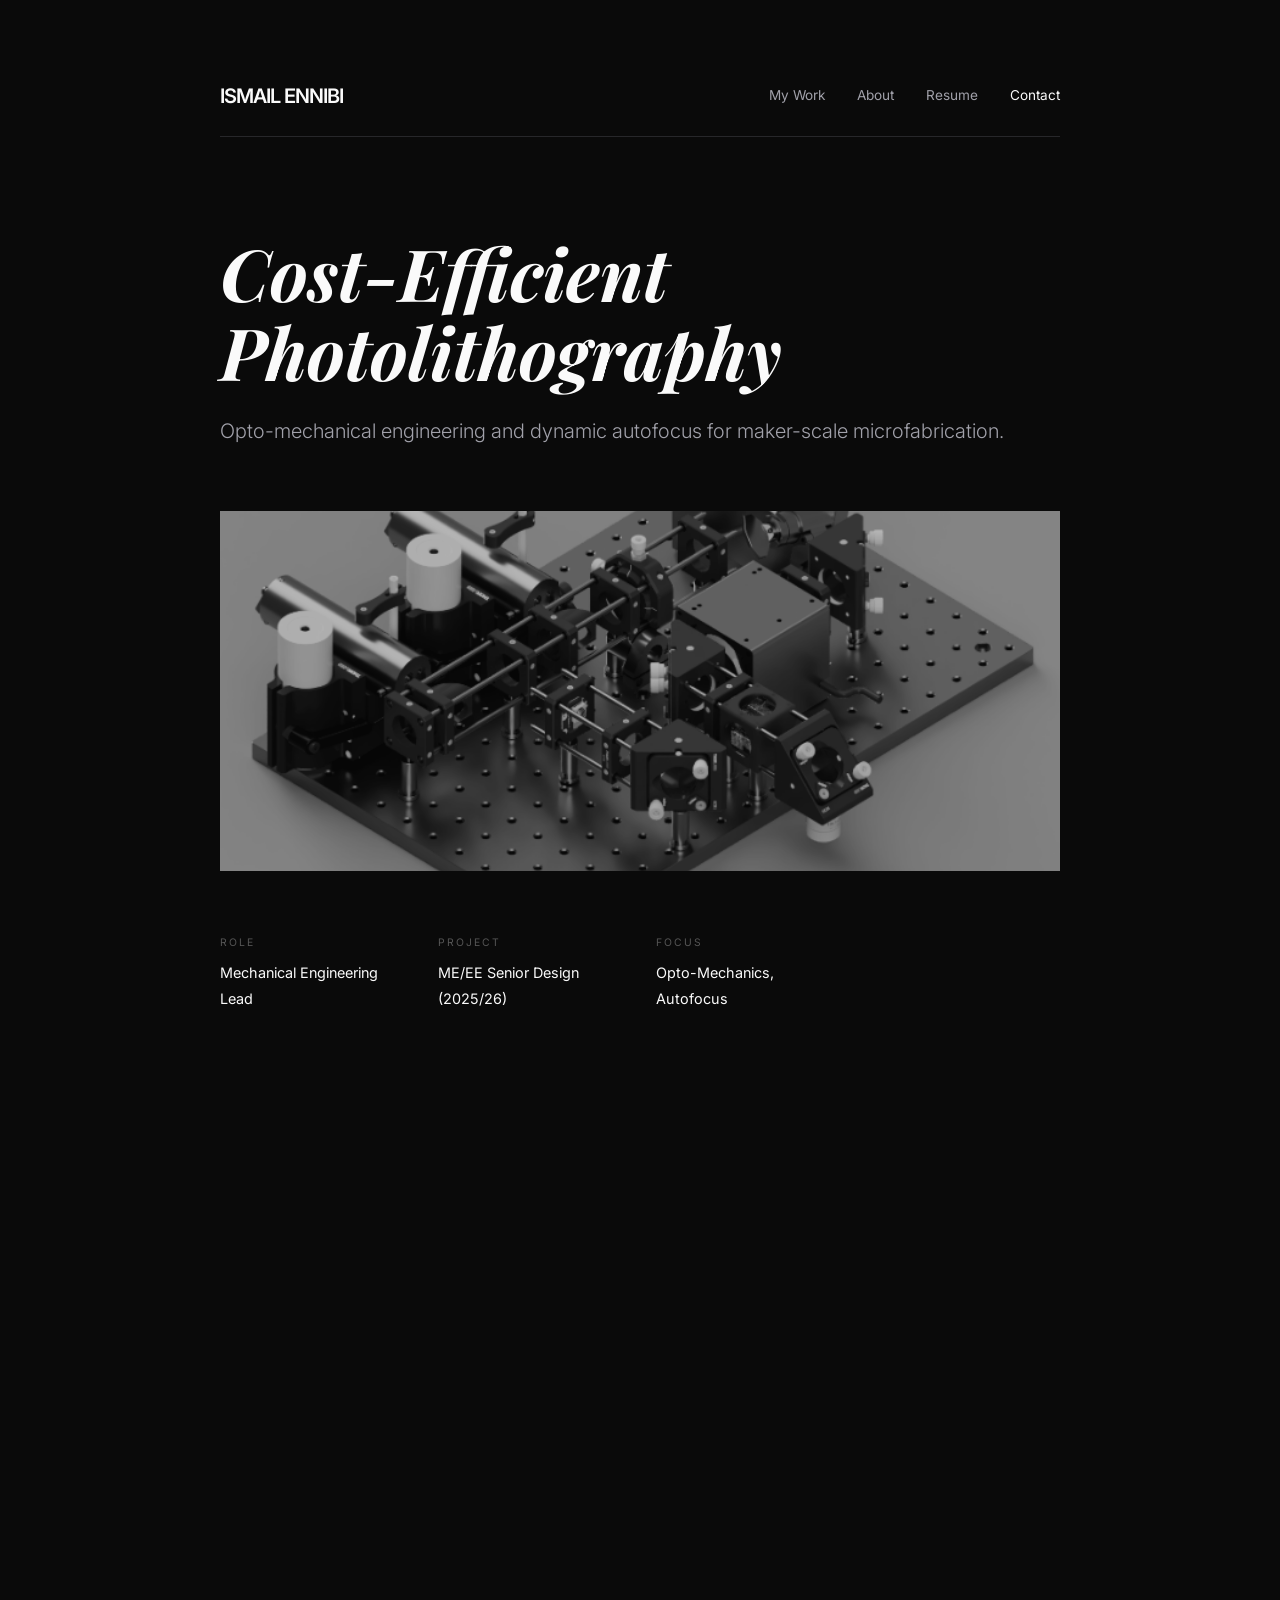
==== projects/lithography.html @ 3dddcea9 "Initial commit" ====
<!DOCTYPE html>
<html lang="en">
<head>
    <meta charset="UTF-8">
    <meta name="viewport" content="width=device-width, initial-scale=1.0">
    <title>Cost-Efficient Photolithography | Ismail Ennibi</title>
    <link rel="stylesheet" href="../style.css">
</head>
<body class="fade-in" id="top">
    <div class="page-wrapper container">
        
        <nav class="main-nav">
            <div class="brand"><a href="../index.html">ISMAIL ENNIBI</a></div>
            <div class="nav-links">
                <a href="../index.html">My Work</a>
                <a href="../about.html">About</a>
                <a href="../resume.html">Resume</a>
                <a href="../contact.html" class="active">Contact</a>
            </div>
        </nav>

        <header class="project-hero">
            <h1 class="hero-title">Cost-Efficient Photolithography</h1>
            <p class="hero-subtitle">Opto-mechanical engineering and dynamic autofocus for maker-scale microfabrication.</p>
        </header>

        <div class="hero-image-box">
            <img src="../media/litho_p1.png" alt="Lithography System Assembly">
        </div>

        <div class="meta-grid">
            <div><span class="meta-label">Role</span><span class="meta-value">Mechanical Engineering Lead</span></div>
            <div><span class="meta-label">Project</span><span class="meta-value">ME/EE Senior Design (2025/26)</span></div>
            <div><span class="meta-label">Focus</span><span class="meta-value">Opto-Mechanics, Autofocus</span></div>
        </div>

        <section class="content-section">
            <div class="section-title">01. Open-Source Nanofabrication</div>
            <div class="section-text">
                <p>For my Senior Design capstone, my team and I are developing a cost-efficient photolithography system. The primary objective is to build a university- and maker-scale lithography machine that pushes the performance boundaries of current DIY builds while remaining open-source and reproducible.</p>
                <p>As the mechanical lead, my work focuses primarily on designing the rigid mechanical components, integrating the complex optical assembly, and engineering the dynamic autofocus mechanism required to achieve sub-micron resolution.</p>
            </div>
        </section>

        <div class="hardware-box">
            <div>
                    <img src="../media/litho_p2.png" alt="Custom Laser Mounts CAD" class="contain-img" style="width: 100%; height: 100%; object-fit: cover; aspect-ratio: 4/3;">
            </div>
            <div>
                <h3 class="section-title" style="font-size: 1.5rem; margin-bottom: 1rem;">02. Custom Opto-Mechanics</h3>
                <p class="section-text" style="margin-bottom: 1.5rem;">
                    Maintaining absolute rigidity in the optical train is critical. To ensure the 402 nm UV patterning laser and the 540 nm red alignment laser remain perfectly co-linear, I designed and fabricated custom mechanical housings, laser mounts, and holders.
                </p>
                <p class="section-text" style="margin-bottom: 1.5rem;">
                    These custom fixtures secure the optics to the breadboard, minimizing vibrational noise and thermal drift. By structurally isolating the beam path leading into the mirror galvanometer, the system maintains the exact tolerances required to reliably scan the light across the vacuum chuck.
                </p>
                <span class="hardware-tag">CAD Design</span>
                <span class="hardware-tag">Vibration Isolation</span>
            </div>
        </div>

        <div class="hardware-box" style="flex-direction: row-reverse;">
            <div>
                    <img src="https://images.unsplash.com/photo-1509228468518-180dd4864904?auto=format&fit=crop&q=80&w=1000" alt="Optiland Ray Simulation" class="contain-img" style="width: 100%; height: 100%; object-fit: cover; aspect-ratio: 4/3;">
            </div>
            <div>
                <h3 class="section-title" style="font-size: 1.5rem; margin-bottom: 1rem;">03. The Optical Assembly</h3>
                <p class="section-text" style="margin-bottom: 1.5rem;">
                    Before physically assembling the optics, I conducted ray simulations using Optiland (with further refinement in Zemax) to predict aberrations and estimate optimal lens positioning.
                </p>
                <p class="section-text" style="margin-bottom: 1.5rem;">
                    The physical assembly incorporates a 4F optical system paired with a microscope objective. This configuration acts as a high-precision beam expander, effectively lowering the diffraction limit of the system to accurately project nanoscale features onto the photoresist.
                </p>
                <span class="hardware-tag">Optiland / Zemax</span>
                <span class="hardware-tag">4F Optical System</span>
            </div>
        </div>

        <div class="hardware-box" style="margin-top: 4rem;">
            <div>
                    <img src="https://images.unsplash.com/photo-1518770660439-4636190af475?auto=format&fit=crop&q=80&w=1000" alt="Voice Coil Motor Integration" class="contain-img" style="width: 100%; height: 100%; object-fit: cover; aspect-ratio: 4/3;">
            </div>
            <div>
                <h3 class="section-title" style="font-size: 1.5rem; margin-bottom: 1rem;">04. Dynamic Autofocus System</h3>
                <p class="section-text" style="margin-bottom: 1.5rem;">
                    To account for microscopic wafer unevenness during scanning, I engineered a dynamic autofocus mechanism. The system incorporates a camera feed analyzed by a Raspberry Pi using computer vision to continuously assess beam sharpness.
                </p>
                <p class="section-text" style="margin-bottom: 1.5rem;">
                    This software loop triggers a Voice Coil Motor (VCM) that physically translates the objective lens. By mechanically actuating the optics in real-time, the system locks in a sharp focus across the entire substrate, which we systematically quantify using a 1951 USAF resolution test chart.
                </p>
                <span class="hardware-tag">Feedback Control</span>
                <span class="hardware-tag">Computer Vision</span>
            </div>
        </div>
        <div class="back-to-top-container">
            <a href="#top" class="back-to-top">
                Back to Top &uarr;
            </a>
        </div>

    </div> </body>
    </div>
</body>
</html>
---- style.css ----
/* =========================================
   1. CORE & TYPOGRAPHY
   ========================================= */
@import url('https://fonts.googleapis.com/css2?family=Inter:wght@300;400;600&family=Playfair+Display:ital,wght@0,700;1,700&display=swap');

:root {
    --bg-dark: #0a0a0a;
    --bg-surface: #151515;
    --text-main: #fafafa;
    --text-muted: #a1a1aa;
    --text-dark: #555555;
    --border-color: #27272a;
    --sans: 'Inter', sans-serif;
    --serif: 'Playfair Display', serif;
}

* { box-sizing: border-box; margin: 0; padding: 0; }

body {
    background-color: var(--bg-dark);
    color: var(--text-main);
    font-family: var(--sans);
    line-height: 1.6;
    -webkit-font-smoothing: antialiased;
}

a { text-decoration: none; color: inherit; }

.fade-in {
    animation: fadeIn 1s ease-out forwards;
}

.center-fit {
    max-width: 100%;
    max-height: 100vh;
    margin: auto;
}

@keyframes fadeIn {
    from { opacity: 0; transform: translateY(10px); }
    to { opacity: 1; transform: translateY(0); }
}

/* =========================================
   2. LAYOUT & CONTAINERS
   ========================================= */
.page-wrapper {
    padding: 2rem 1.5rem;
}

.container {
    max-width: 1000px;
    margin: 0 auto;
}

/* Navigation */
.site-nav {
    border-bottom: 1px solid var(--border-color);
    padding-bottom: 1.5rem;
    margin-bottom: 4rem;
}

.back-link {
    font-size: 0.75rem;
    text-transform: uppercase;
    letter-spacing: 0.2em;
    color: var(--text-dark);
    transition: color 0.3s ease;
}

.back-link:hover { color: var(--text-main); }

/* =========================================
   3. PROJECT CASE STUDY (HERO & META)
   ========================================= */
.project-hero { margin-bottom: 4rem; }

.hero-title {
    font-family: var(--serif);
    font-style: italic;
    font-size: clamp(3rem, 6vw, 4.5rem);
    line-height: 1.1;
    margin-bottom: 1.5rem;
}

.hero-subtitle {
    font-size: 1.25rem;
    color: var(--text-muted);
    font-weight: 300;
    max-width: 800px;
}

.hero-image-box {
    width: 100%;
    aspect-ratio: 21 / 9;
    background-color: var(--bg-surface);
    margin-bottom: 4rem;
    overflow: hidden;
}

.hero-image-box img {
    width: 100%;
    height: 100%;
    object-fit: cover;
    filter: grayscale(100%);
    opacity: 0.7;
    transition: all 0.6s cubic-bezier(0.4, 0, 0.2, 1);
}

.hero-image-box img:hover {
    filter: grayscale(0%);
    opacity: 1;
    transform: scale(1.03);
}

/* Meta Info Grid */
.meta-grid {
    display: grid;
    grid-template-columns: repeat(2, 1fr);
    gap: 2rem;
    padding-bottom: 3rem;
    margin-bottom: 6rem;
    border-bottom: 1px solid var(--border-color);
}

.meta-label {
    font-size: 0.65rem;
    text-transform: uppercase;
    letter-spacing: 0.2em;
    color: var(--text-dark);
    margin-bottom: 0.5rem;
    display: block;
}

.meta-value { font-size: 0.9rem; }

/* =========================================
   4. CONTENT GRIDS (THE NARRATIVE)
   ========================================= */
.content-section {
    display: grid;
    grid-template-columns: 1fr;
    gap: 3rem;
    margin-bottom: 6rem;
}

.section-title {
    font-family: var(--serif);
    font-style: italic;
    font-size: 1.8rem;
    color: var(--text-main);
}

.section-text {
    color: var(--text-muted);
    font-weight: 300;
    font-size: 1.05rem;
}

.section-text p { margin-bottom: 1.5rem; }

/* =========================================
   5. SPECIAL COMPONENTS
   ========================================= */
/* Interstitial Image Grid */
.image-grid {
    display: grid;
    grid-template-columns: 1fr;
    gap: 1.5rem;
    margin-bottom: 6rem;
}

.image-card {
    background-color: var(--bg-surface);
    aspect-ratio: 1 / 1;
    padding: 2rem;
    display: flex;
    flex-direction: column;
    justify-content: flex-end;
    position: relative;
    overflow: hidden;
}

.image-caption {
    font-size: 0.75rem;
    text-transform: uppercase;
    letter-spacing: 0.15em;
    color: var(--text-muted);
    background-color: rgba(0,0,0,0.6);
    padding: 0.5rem 1rem;
    width: max-content;
    z-index: 10;
}

/* Hardware Highlight Box */
.hardware-box {
    background-color: var(--bg-surface);
    padding: 3rem;
    margin-bottom: 6rem;
    display: flex;
    flex-direction: column;
    gap: 3rem;
}

.hardware-tag {
    display: inline-block;
    border: 1px solid var(--border-color);
    padding: 0.5rem 1rem;
    font-size: 0.75rem;
    text-transform: uppercase;
    letter-spacing: 0.15em;
    margin-top: 1rem;
}

/* Metrics Section */
.metrics-wrapper {
    border-top: 1px solid var(--border-color);
    padding-top: 6rem;
}

.metric-grid {
    display: grid;
    grid-template-columns: 1fr;
    gap: 2rem;
}

.metric-item {
    border-left: 1px solid var(--border-color);
    padding-left: 1.5rem;
}

.metric-number {
    display: block;
    font-family: var(--serif);
    font-size: 2.5rem;
    margin-bottom: 0.5rem;
}

.metric-unit { font-size: 1.2rem; }

/* =========================================
   6. RESPONSIVE QUERIES (DESKTOP)
   ========================================= */
@media (min-width: 768px) {
    .page-wrapper { padding: 5rem; }
    .meta-grid { grid-template-columns: repeat(4, 1fr); }
    
    /* UPDATED: Strict 2-column asymmetric split for titles and text */
    .content-section { 
        grid-template-columns: 3fr 8fr; 
        gap: 5rem; 
    }
    .section-title { grid-column: 1; }
    .section-text { grid-column: 2; }
    
    .image-grid { grid-template-columns: repeat(2, 1fr); }
    .hardware-box { flex-direction: row; align-items: center; padding: 4rem; }
    .hardware-box > div { width: 50%; }
    .metric-grid { grid-template-columns: repeat(2, 1fr); }
    .metric-number { font-size: 3.5rem; }
}

/* =========================================
   7. INDEX PAGE SPECIFIC STYLES
   ========================================= */

/* Main Navigation */
.main-nav {
    display: flex;
    justify-content: space-between;
    align-items: center;
    border-bottom: 1px solid var(--border-color);
    padding-bottom: 1.5rem;
    margin-bottom: 6rem;
}

.brand {
    font-size: 1.25rem;
    font-weight: 600;
    letter-spacing: -0.05em;
}

.nav-links {
    display: none; /* Hidden on mobile by default */
    gap: 2rem;
    font-size: 0.85rem;
    color: var(--text-muted);
}

.nav-links a { transition: color 0.3s ease; }
.nav-links a:hover, .nav-links a.active { color: var(--text-main); }

/* Project Grid (Home Page) */
.project-grid {
    display: grid;
    grid-template-columns: 1fr;
    gap: 4rem;
    margin-bottom: 8rem;
}

.project-card {
    display: block;
    cursor: pointer;
}

.card-image-box {
    aspect-ratio: 16 / 10;
    overflow: hidden;
    background-color: var(--bg-surface);
    margin-bottom: 1.5rem;
}

.card-image-box img {
    width: 100%;
    height: 100%;
    object-fit: cover;
    filter: grayscale(100%);
    opacity: 0.7;
    transition: all 0.6s cubic-bezier(0.4, 0, 0.2, 1);
}

.project-card:hover .card-image-box img {
    transform: scale(1.03);
    filter: grayscale(0%);
    opacity: 1;
}

.card-header {
    display: flex;
    justify-content: space-between;
    align-items: flex-start; /* Changed from baseline so text aligns at the top if it wraps */
    gap: 2rem; /* Forces a strict, uncollapsible gap between title and desc */
    margin-bottom: 0.5rem;
}

.card-title {
    font-family: var(--serif);
    font-size: 1.5rem;
    color: var(--text-main);
    line-height: 1.2;
    flex: 1 1 60%; /* Gives the title up to 60% of the available width */
}

.card-desc {
    color: var(--text-muted);
    font-size: 0.95rem;
    font-weight: 300;
    text-align: left;
    flex: 1 1 40%; /* Restricts the description to 40% of the width */
}

/* Home Page Footer */
.site-footer {
    display: flex;
    justify-content: space-between;
    border-top: 1px solid var(--border-color);
    padding-top: 2rem;
    margin-top: 8rem;
    font-size: 0.65rem;
    text-transform: uppercase;
    letter-spacing: 0.2em;
    color: var(--text-dark);
}

/* Home Page Desktop Media Query */
@media (min-width: 768px) {
    .nav-links { display: flex; }
    .project-grid { grid-template-columns: 1fr 1fr; gap: 4rem 6rem; }
    
    /* Creates the "Staggered" / Editorial Look */
    .project-card.offset { margin-top: 10rem; }
}

/* =========================================
   8. ABOUT PAGE SPECIFIC STYLES
   ========================================= */

.about-grid {
    display: grid;
    grid-template-columns: 1fr;
    gap: 4rem;
    margin-bottom: 6rem;
}

.mb-spacing {
    margin-bottom: 1.5rem;
}

/* Skills Grid */
.skills-grid {
    display: grid;
    grid-template-columns: 1fr;
    gap: 2rem;
    border-top: 1px solid var(--border-color);
    padding-top: 2rem;
}

.text-white {
    color: var(--text-main) !important;
}

.text-small {
    font-size: 0.9rem;
}

/* Portrait Box */
.portrait-box {
    aspect-ratio: 1 / 1;
    background-color: var(--bg-surface);
    display: flex;
    align-items: center;
    justify-content: center;
    color: var(--text-dark);
    text-transform: uppercase;
    font-size: 0.75rem;
    letter-spacing: 0.15em;
    width: 100%;
}

/* About Page Desktop Media Query */
@media (min-width: 992px) {
    .about-grid {
        grid-template-columns: 7fr 5fr; /* Matches the lg:col-span-7 and lg:col-span-5 split */
        gap: 5rem;
    }
    .skills-grid {
        grid-template-columns: 1fr 1fr;
    }
}

/* =========================================
   9. RESUME PAGE SPECIFIC STYLES
   ========================================= */

.resume-header {
    display: flex;
    justify-content: space-between;
    align-items: flex-end;
    margin-bottom: 2rem;
}

/* Reusable Outline Button (Works for both Links and Form Buttons) */
.btn-outline {
    display: inline-block;
    font-family: var(--sans); /* Forces buttons to use your site's font */
    font-size: 0.65rem;
    font-weight: 400;
    text-transform: uppercase;
    letter-spacing: 0.2em;
    color: var(--text-main);
    background-color: transparent; /* Removes default button gray background */
    border: 1px solid var(--border-color);
    padding: 0.75rem 1.5rem;
    transition: all 0.3s ease;
    cursor: pointer;
    text-align: center;
}

.btn-outline:hover {
    background-color: var(--text-main);
    color: var(--bg-dark);
}

/* PDF Embed Container */
.pdf-container {
    width: 100%;
    height: 80vh; /* Scales slightly better on different screens than a hard 800px */
    min-height: 600px;
    border: 1px solid var(--border-color);
    background-color: var(--bg-surface);
}

/* Mobile Adjustments for Resume Page */
@media (max-width: 768px) {
    .resume-header {
        flex-direction: column;
        align-items: flex-start;
        gap: 1.5rem;
    }
}

/* =========================================
   10. CONTACT PAGE SPECIFIC STYLES
   ========================================= */

.contact-layout {
    margin-bottom: 8rem;
}

/* Two-column layout matching Thanh Tran's structure */
.contact-grid {
    display: grid;
    grid-template-columns: 1fr;
    gap: 5rem;
    border-top: 1px solid var(--border-color);
    padding-top: 4rem;
}

/* Form Styles */
.custom-form {
    display: flex;
    flex-direction: column;
    gap: 2.5rem;
    margin-top: 2rem;
}

.input-group {
    display: flex;
    flex-direction: column;
    gap: 0.5rem;
}

.input-group label {
    font-size: 0.65rem;
    text-transform: uppercase;
    letter-spacing: 0.2em;
    color: var(--text-muted);
}

/* Minimalist Underline Inputs */
.input-group input,
.input-group textarea {
    background: transparent;
    border: none;
    border-bottom: 1px solid var(--border-color);
    color: var(--text-main);
    padding: 0.5rem 0;
    font-family: var(--sans);
    font-size: 1.1rem;
    outline: none;
    transition: border-color 0.3s ease;
    resize: none;
}

.input-group input:focus,
.input-group textarea:focus {
    border-bottom: 1px solid var(--text-main);
}

/* Sidebar Info Blocks */
.contact-info-section {
    padding-top: 0.5rem; /* Aligns visually with the form label */
}

.info-block {
    margin-bottom: 2.5rem;
    display: flex;
    flex-direction: column;
    gap: 0.5rem;
}

.info-link {
    font-family: var(--serif);
    font-style: italic;
    font-size: 1.4rem;
    color: var(--text-main);
    transition: color 0.3s ease;
}

.info-link:hover {
    color: var(--text-muted);
}

/* Desktop Grid Update */
@media (min-width: 768px) {
    .contact-grid {
        grid-template-columns: 2fr 1fr; /* 2/3 for Form, 1/3 for Info Sidebar */
        gap: 8rem;
    }
}

.card-image-box .contain-img {
    object-fit: contain !important;
    background-color: #ffffff; 
    padding: 1.5rem;
    box-sizing: border-box;
}

/* Optional hover zoom for contained images */
.project-card:hover .contain-img {
    transform: scale(1.05);
}

/* Justify all standard paragraph text */
p {
    text-align: justify;
    text-justify: inter-word; /* Improves spacing between words */
    
    /* Optional but highly recommended: Enables hyphenation to prevent ugly gaps */
    -webkit-hyphens: auto;
    -ms-hyphens: auto;
    hyphens: auto;
}

/* If you have specific text blocks you WANT left-aligned, you can create an override class */
.text-left {
    text-align: left !important;
}

/* =========================================
   11. BACK TO TOP BUTTON
   ========================================= */

/* Enables a smooth gliding animation when jumping to anchors */
html {
    scroll-behavior: smooth;
}

.back-to-top-container {
    display: flex;
    justify-content: center;
    width: 100%;
    padding: 4rem 0 2rem 0;
    margin-top: 4rem;
    border-top: 1px solid var(--border-color);
}

.back-to-top {
    display: inline-flex;
    align-items: center;
    gap: 0.5rem;
    font-family: var(--sans);
    font-size: 0.65rem;
    font-weight: 400;
    text-transform: uppercase;
    letter-spacing: 0.2em;
    color: var(--text-muted);
    background-color: transparent;
    border: 1px solid var(--border-color);
    padding: 0.75rem 1.5rem;
    transition: all 0.3s ease;
    cursor: pointer;
    text-decoration: none;
}

.back-to-top:hover {
    background-color: var(--text-main);
    color: var(--bg-dark);
    border-color: var(--text-main);
}
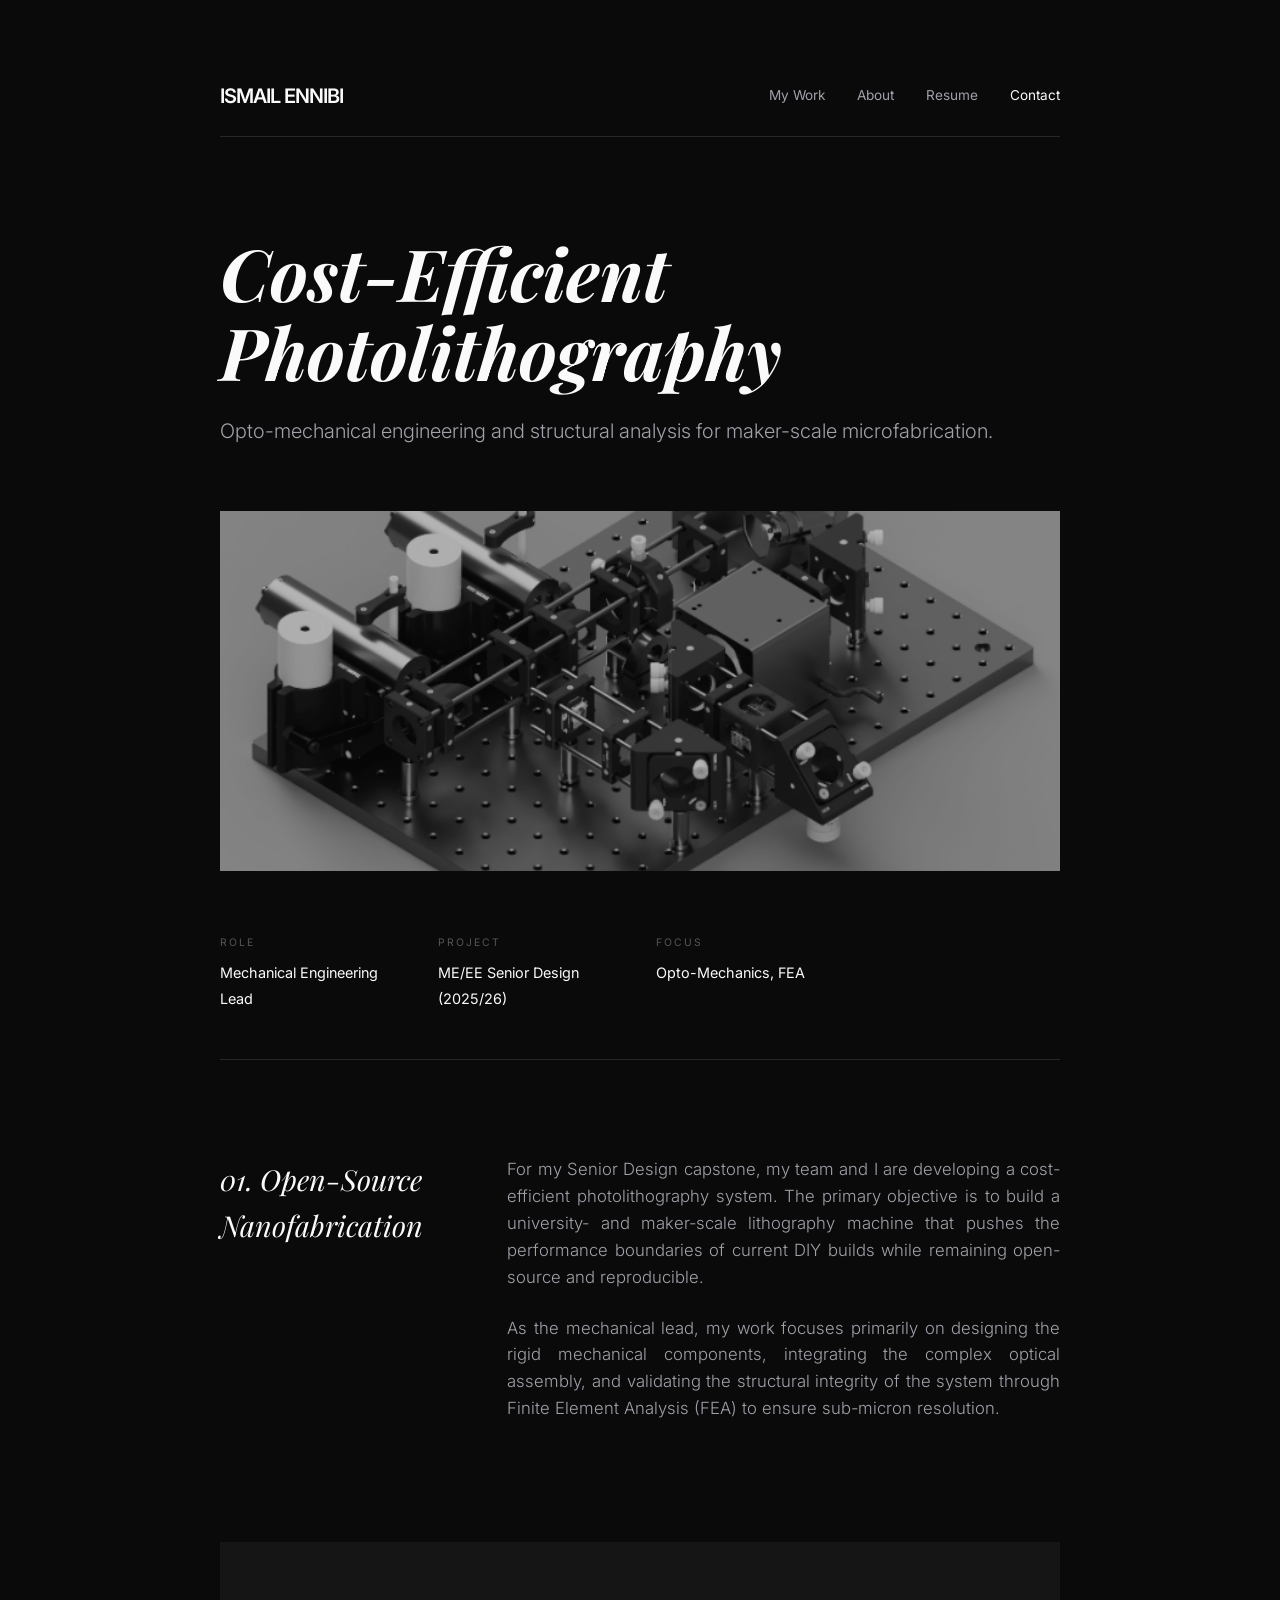
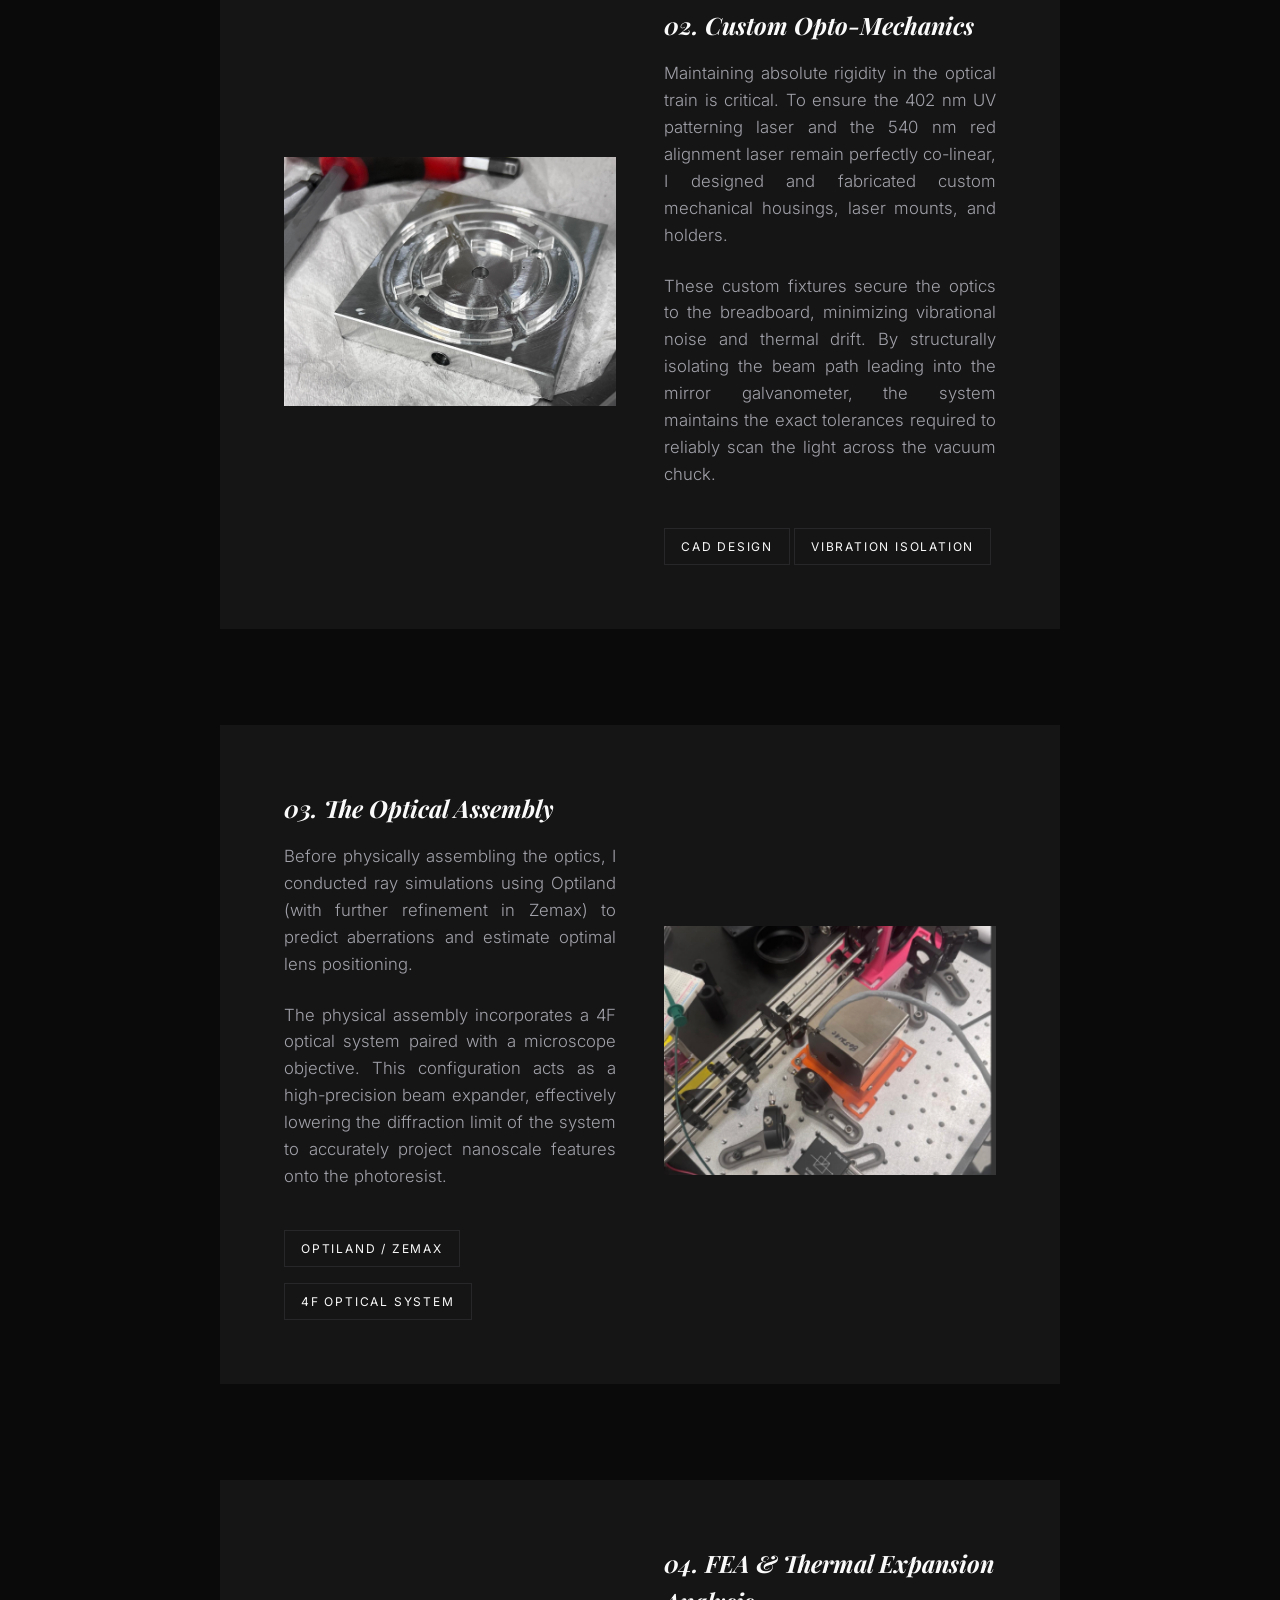
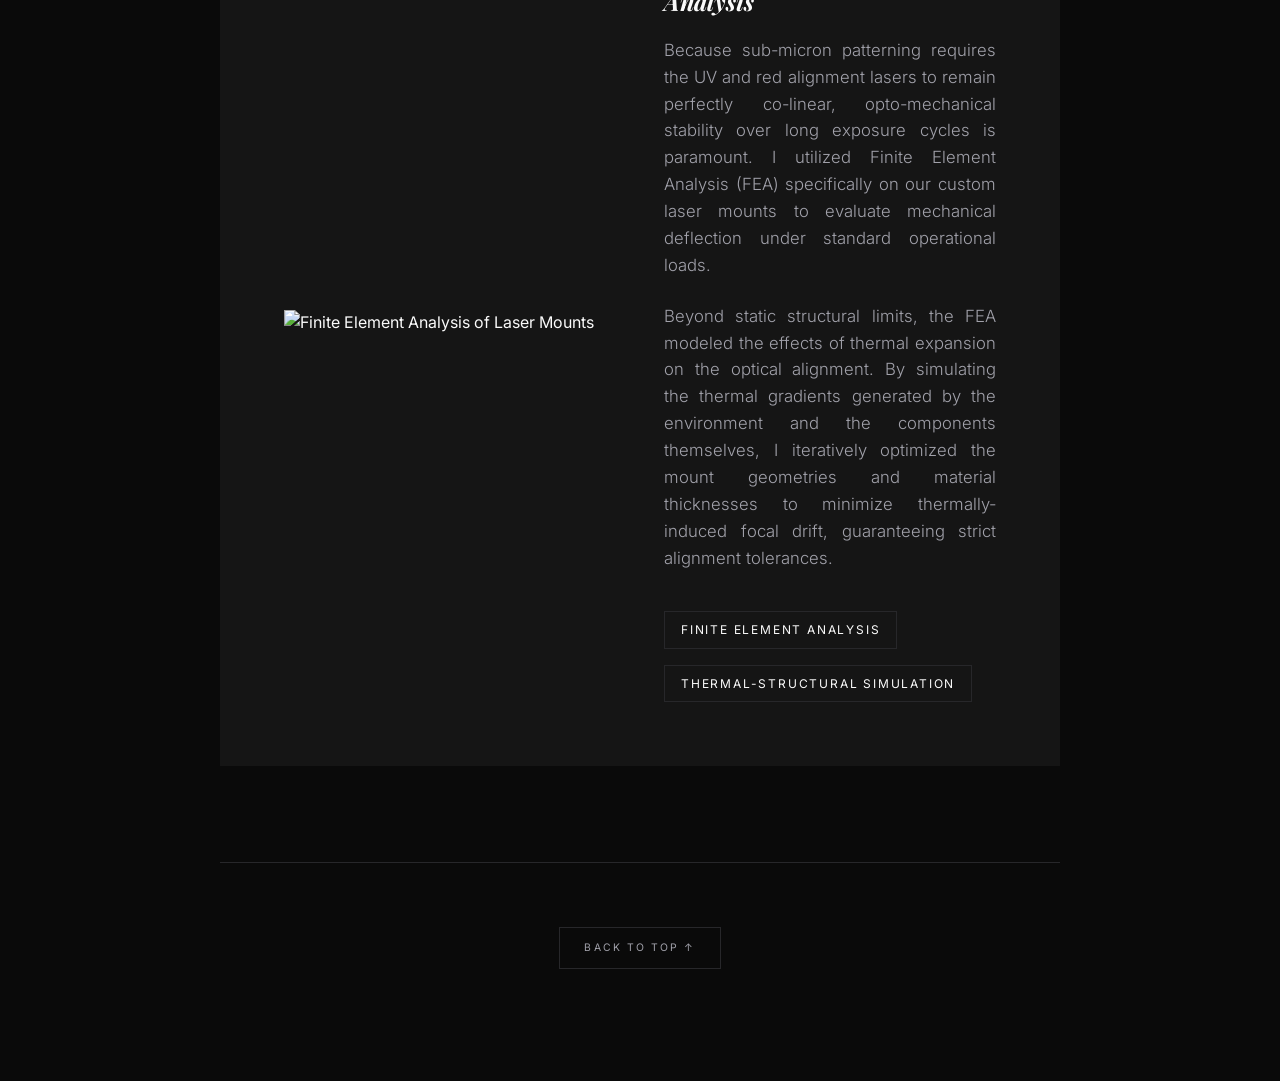
==== commit 0cf11d88: "finalized" ====
--- a/projects/lithography.html
+++ b/projects/lithography.html
@@ -21,7 +21,7 @@
 
         <header class="project-hero">
             <h1 class="hero-title">Cost-Efficient Photolithography</h1>
-            <p class="hero-subtitle">Opto-mechanical engineering and dynamic autofocus for maker-scale microfabrication.</p>
+            <p class="hero-subtitle">Opto-mechanical engineering and structural analysis for maker-scale microfabrication.</p>
         </header>
 
         <div class="hero-image-box">
@@ -31,20 +31,20 @@
         <div class="meta-grid">
             <div><span class="meta-label">Role</span><span class="meta-value">Mechanical Engineering Lead</span></div>
             <div><span class="meta-label">Project</span><span class="meta-value">ME/EE Senior Design (2025/26)</span></div>
-            <div><span class="meta-label">Focus</span><span class="meta-value">Opto-Mechanics, Autofocus</span></div>
+            <div><span class="meta-label">Focus</span><span class="meta-value">Opto-Mechanics, FEA</span></div>
         </div>
 
         <section class="content-section">
             <div class="section-title">01. Open-Source Nanofabrication</div>
             <div class="section-text">
                 <p>For my Senior Design capstone, my team and I are developing a cost-efficient photolithography system. The primary objective is to build a university- and maker-scale lithography machine that pushes the performance boundaries of current DIY builds while remaining open-source and reproducible.</p>
-                <p>As the mechanical lead, my work focuses primarily on designing the rigid mechanical components, integrating the complex optical assembly, and engineering the dynamic autofocus mechanism required to achieve sub-micron resolution.</p>
+                <p>As the mechanical lead, my work focuses primarily on designing the rigid mechanical components, integrating the complex optical assembly, and validating the structural integrity of the system through Finite Element Analysis (FEA) to ensure sub-micron resolution.</p>
             </div>
         </section>
 
         <div class="hardware-box">
             <div>
-                    <img src="../media/litho_p2.png" alt="Custom Laser Mounts CAD" class="contain-img" style="width: 100%; height: 100%; object-fit: cover; aspect-ratio: 4/3;">
+                <img src="../media/litho_p2.png" alt="Custom Laser Mounts CAD" class="contain-img" style="width: 100%; height: 100%; object-fit: cover; aspect-ratio: 4/3;">
             </div>
             <div>
                 <h3 class="section-title" style="font-size: 1.5rem; margin-bottom: 1rem;">02. Custom Opto-Mechanics</h3>
@@ -61,7 +61,7 @@
 
         <div class="hardware-box" style="flex-direction: row-reverse;">
             <div>
-                    <img src="https://images.unsplash.com/photo-1509228468518-180dd4864904?auto=format&fit=crop&q=80&w=1000" alt="Optiland Ray Simulation" class="contain-img" style="width: 100%; height: 100%; object-fit: cover; aspect-ratio: 4/3;">
+                <img src="../media/litho_optics.png" alt="Optiland Ray Simulation" class="contain-img" style="width: 100%; height: 100%; object-fit: cover; aspect-ratio: 4/3;">
             </div>
             <div>
                 <h3 class="section-title" style="font-size: 1.5rem; margin-bottom: 1rem;">03. The Optical Assembly</h3>
@@ -78,27 +78,27 @@
 
         <div class="hardware-box" style="margin-top: 4rem;">
             <div>
-                    <img src="https://images.unsplash.com/photo-1518770660439-4636190af475?auto=format&fit=crop&q=80&w=1000" alt="Voice Coil Motor Integration" class="contain-img" style="width: 100%; height: 100%; object-fit: cover; aspect-ratio: 4/3;">
+                <img src="../media/litho_fea.png" alt="Finite Element Analysis of Laser Mounts" class="contain-img" style="width: 100%; height: 100%; object-fit: cover; aspect-ratio: 2.5/3;">
             </div>
             <div>
-                <h3 class="section-title" style="font-size: 1.5rem; margin-bottom: 1rem;">04. Dynamic Autofocus System</h3>
+                <h3 class="section-title" style="font-size: 1.5rem; margin-bottom: 1rem;">04. FEA & Thermal Expansion Analysis</h3>
                 <p class="section-text" style="margin-bottom: 1.5rem;">
-                    To account for microscopic wafer unevenness during scanning, I engineered a dynamic autofocus mechanism. The system incorporates a camera feed analyzed by a Raspberry Pi using computer vision to continuously assess beam sharpness.
+                    Because sub-micron patterning requires the UV and red alignment lasers to remain perfectly co-linear, opto-mechanical stability over long exposure cycles is paramount. I utilized Finite Element Analysis (FEA) specifically on our custom laser mounts to evaluate mechanical deflection under standard operational loads.
                 </p>
                 <p class="section-text" style="margin-bottom: 1.5rem;">
-                    This software loop triggers a Voice Coil Motor (VCM) that physically translates the objective lens. By mechanically actuating the optics in real-time, the system locks in a sharp focus across the entire substrate, which we systematically quantify using a 1951 USAF resolution test chart.
+                    Beyond static structural limits, the FEA modeled the effects of thermal expansion on the optical alignment. By simulating the thermal gradients generated by the environment and the components themselves, I iteratively optimized the mount geometries and material thicknesses to minimize thermally-induced focal drift, guaranteeing strict alignment tolerances.
                 </p>
-                <span class="hardware-tag">Feedback Control</span>
-                <span class="hardware-tag">Computer Vision</span>
+                <span class="hardware-tag">Finite Element Analysis</span>
+                <span class="hardware-tag">Thermal-Structural Simulation</span>
             </div>
         </div>
+
         <div class="back-to-top-container">
             <a href="#top" class="back-to-top">
                 Back to Top &uarr;
             </a>
         </div>
 
-    </div> </body>
     </div>
 </body>
 </html>
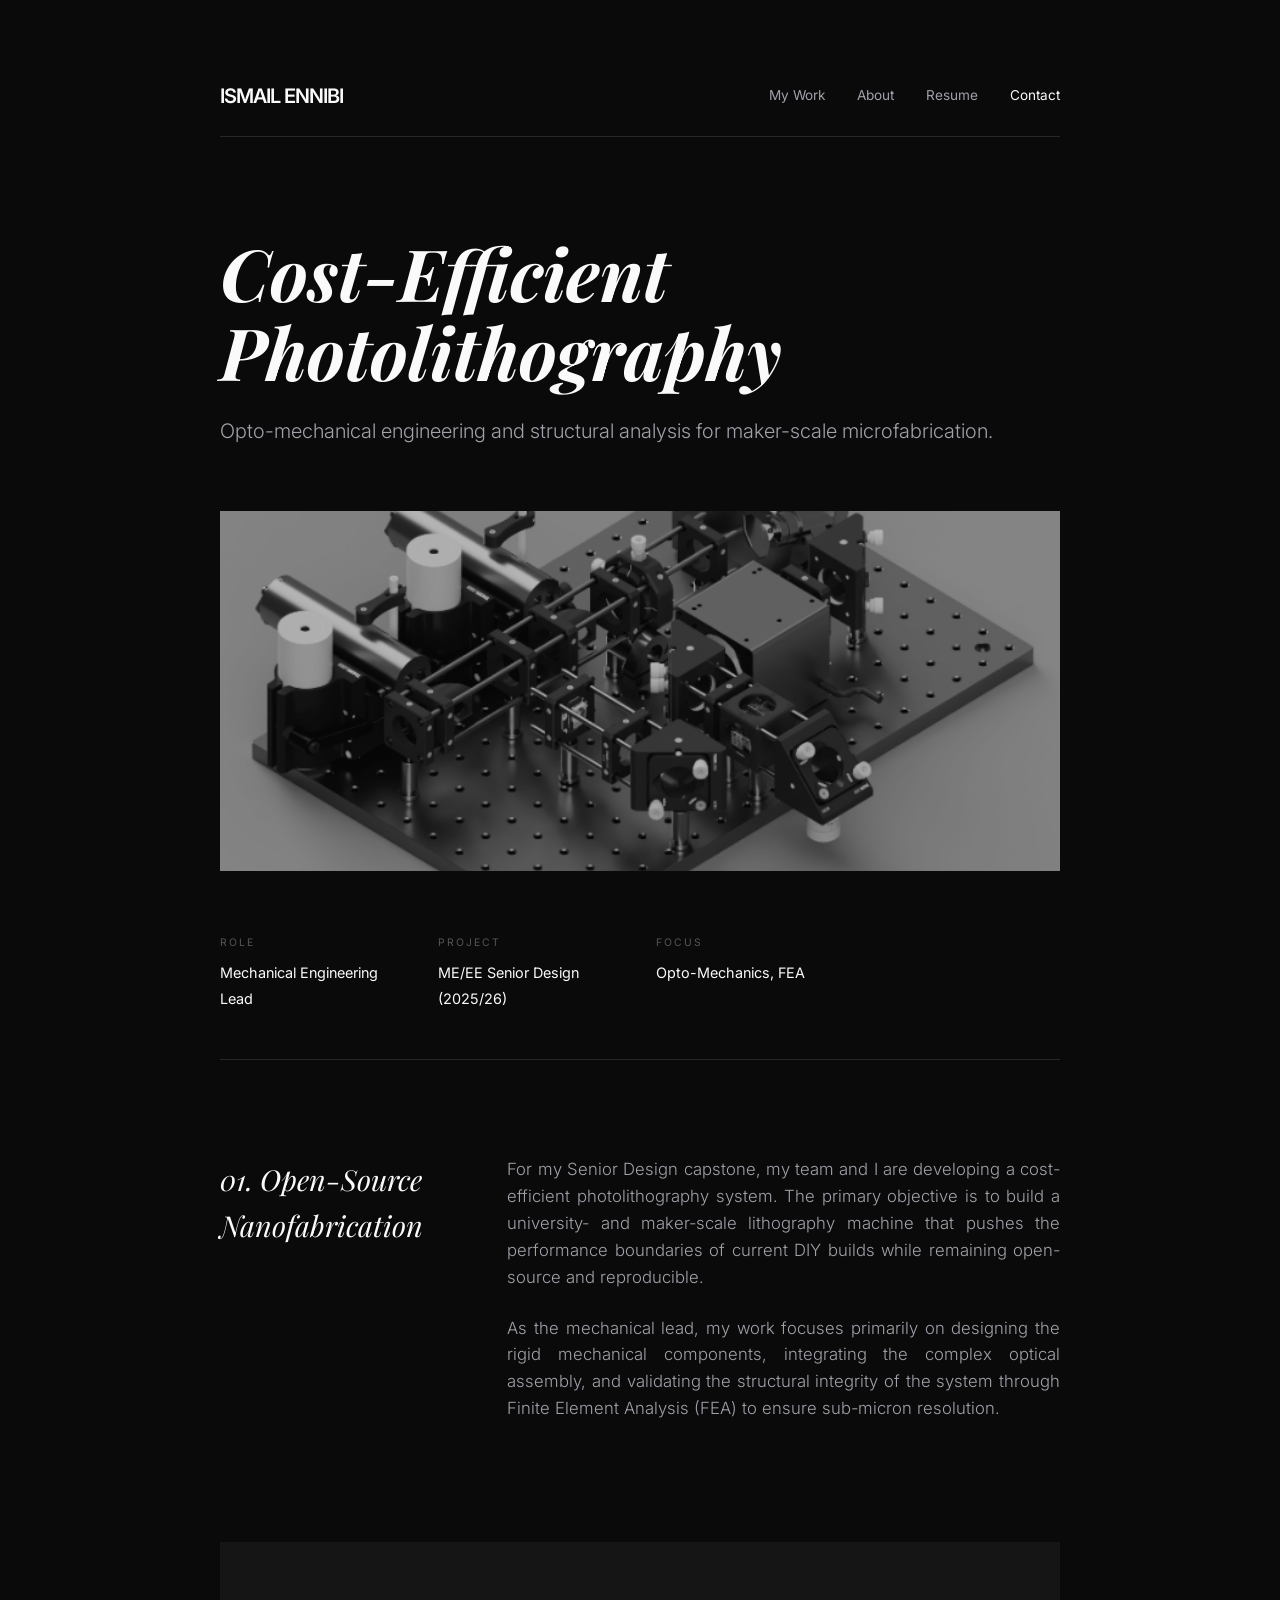
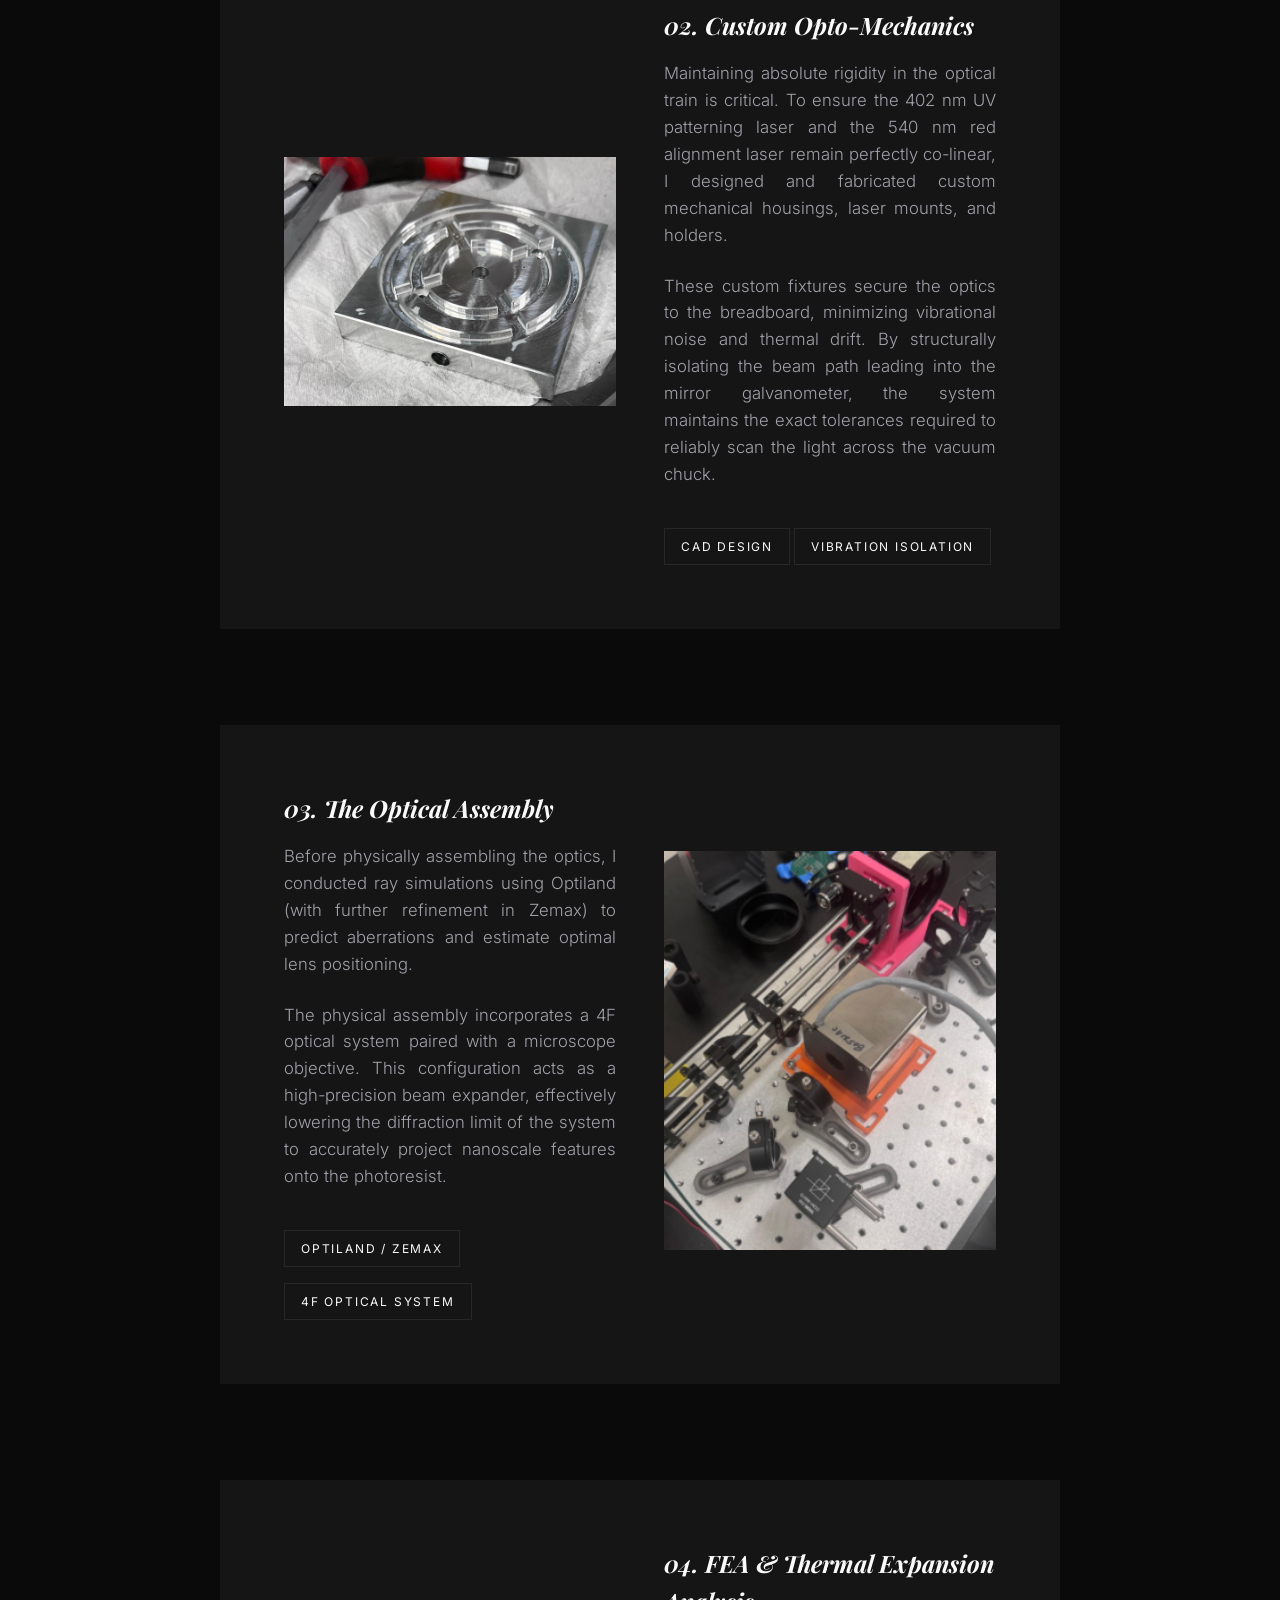
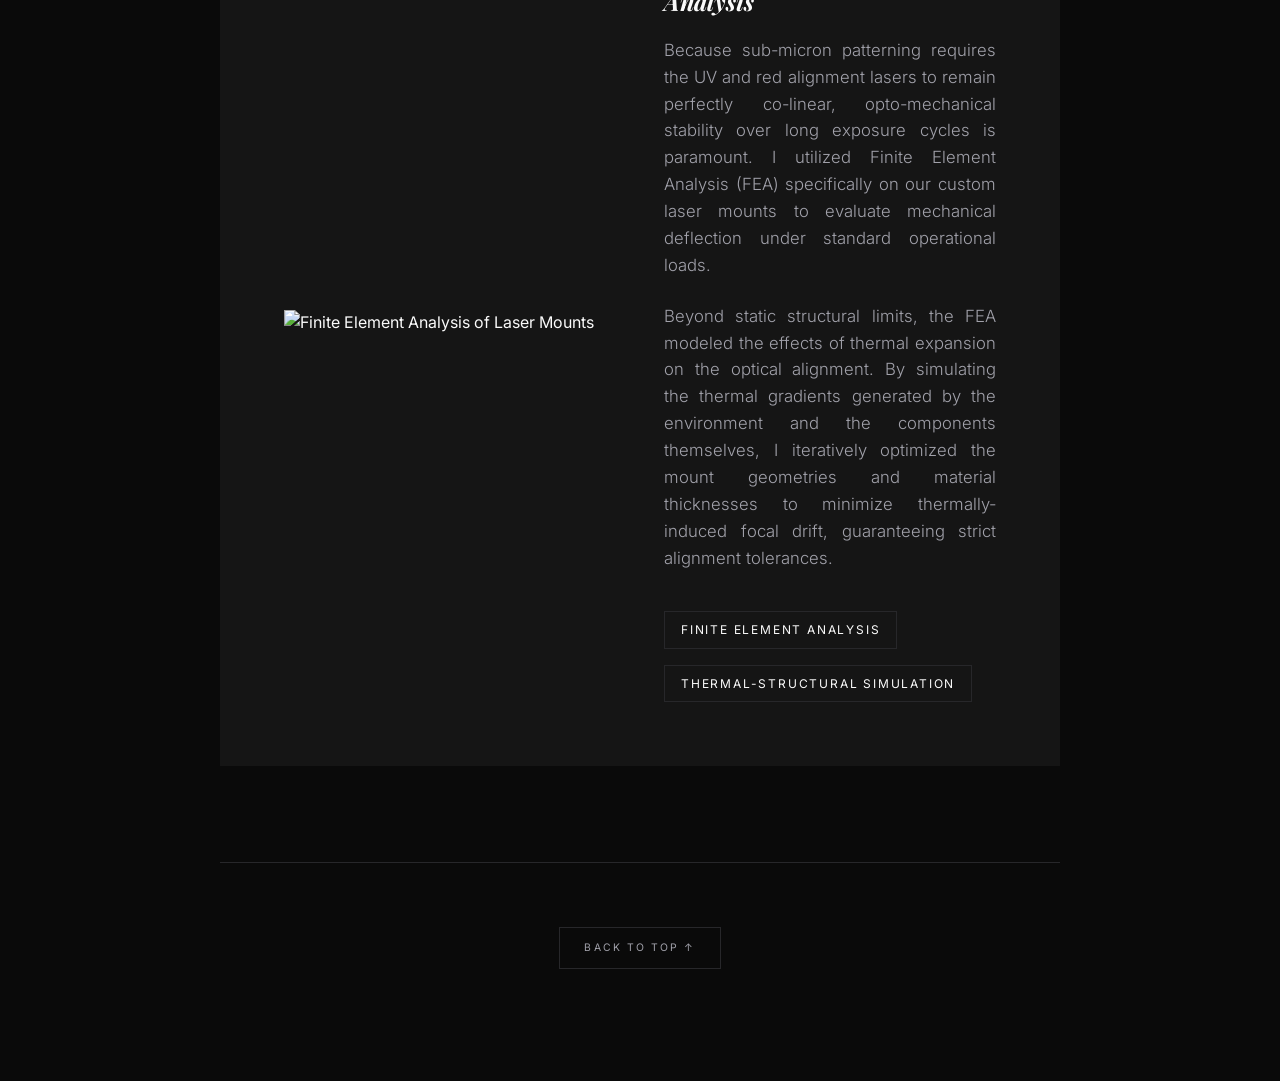
==== commit b1355261: "small fix" ====
--- a/projects/lithography.html
+++ b/projects/lithography.html
@@ -61,7 +61,7 @@
 
         <div class="hardware-box" style="flex-direction: row-reverse;">
             <div>
-                <img src="../media/litho_optics.png" alt="Optiland Ray Simulation" class="contain-img" style="width: 100%; height: 100%; object-fit: cover; aspect-ratio: 4/3;">
+                <img src="../media/litho_optics.png" alt="Optiland Ray Simulation" class="contain-img" style="width: 100%; height: 100%; object-fit: cover; aspect-ratio: 2.5/3;">
             </div>
             <div>
                 <h3 class="section-title" style="font-size: 1.5rem; margin-bottom: 1rem;">03. The Optical Assembly</h3>
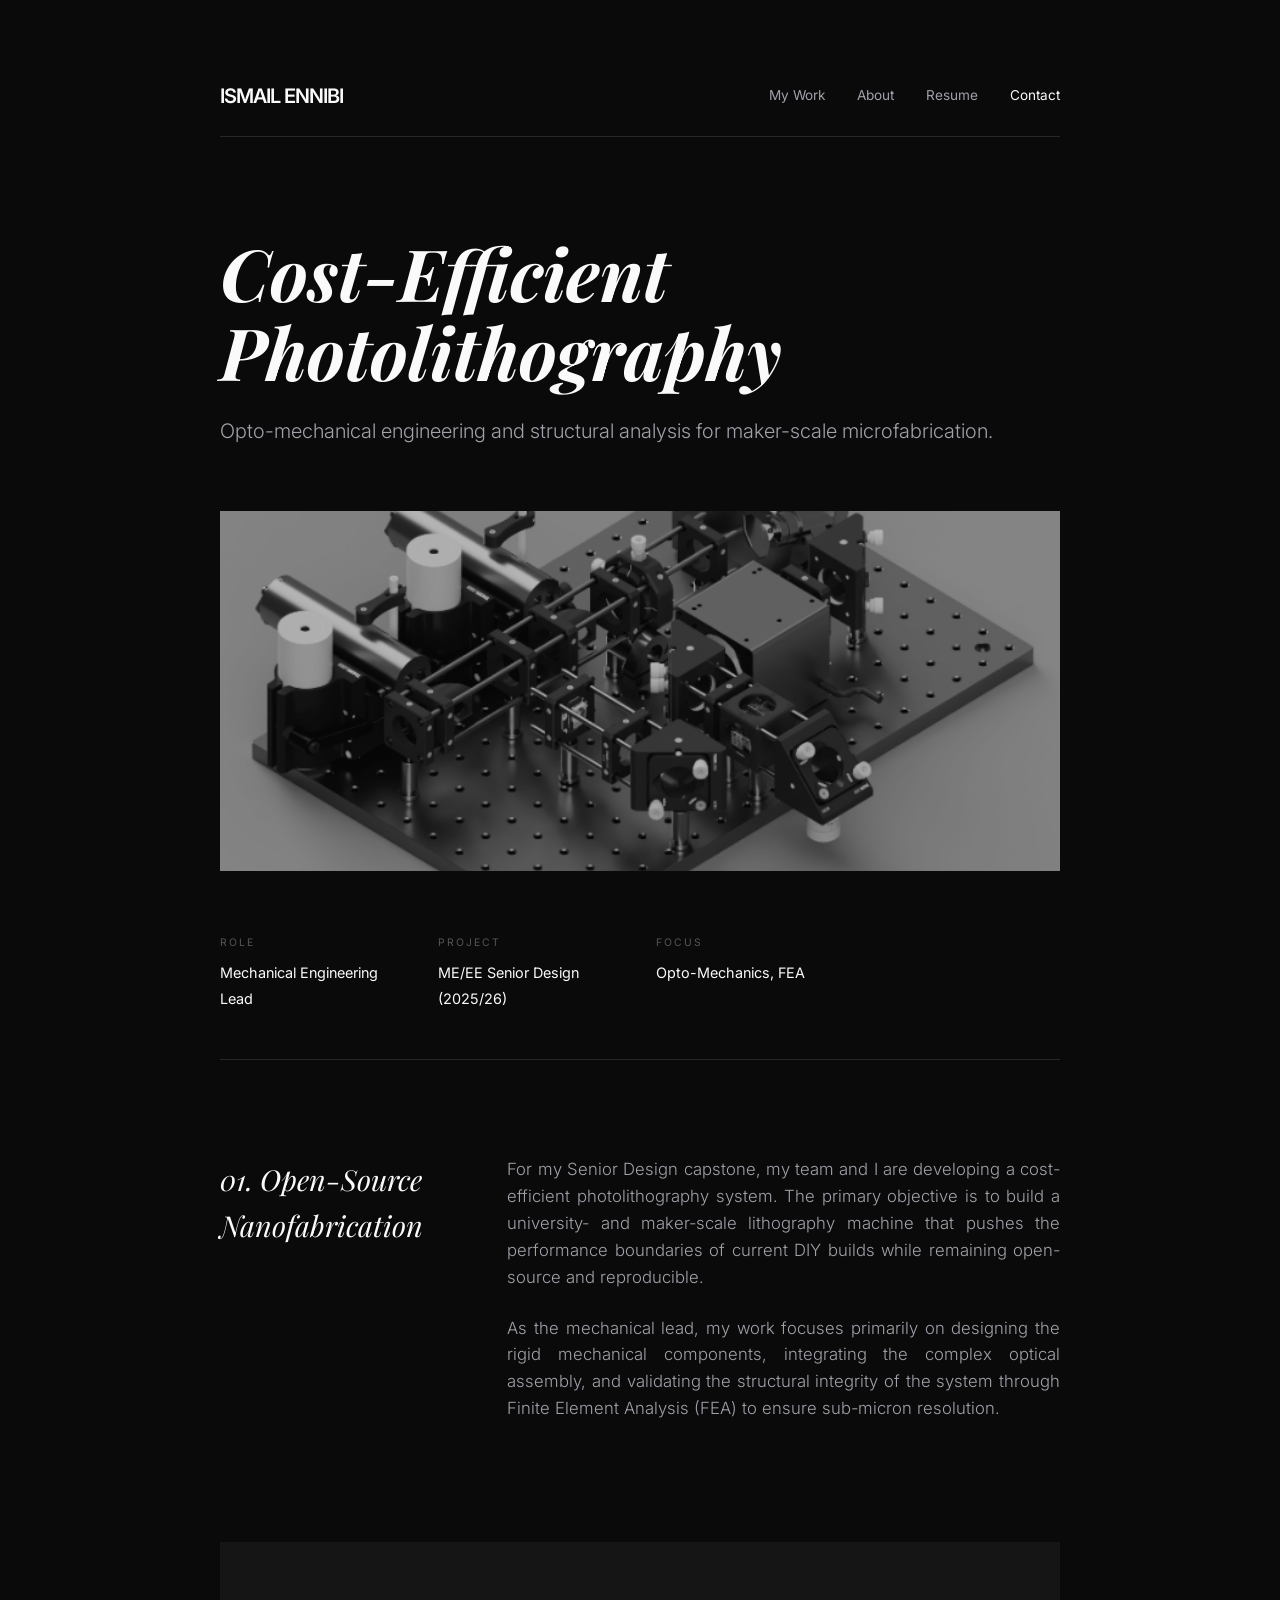
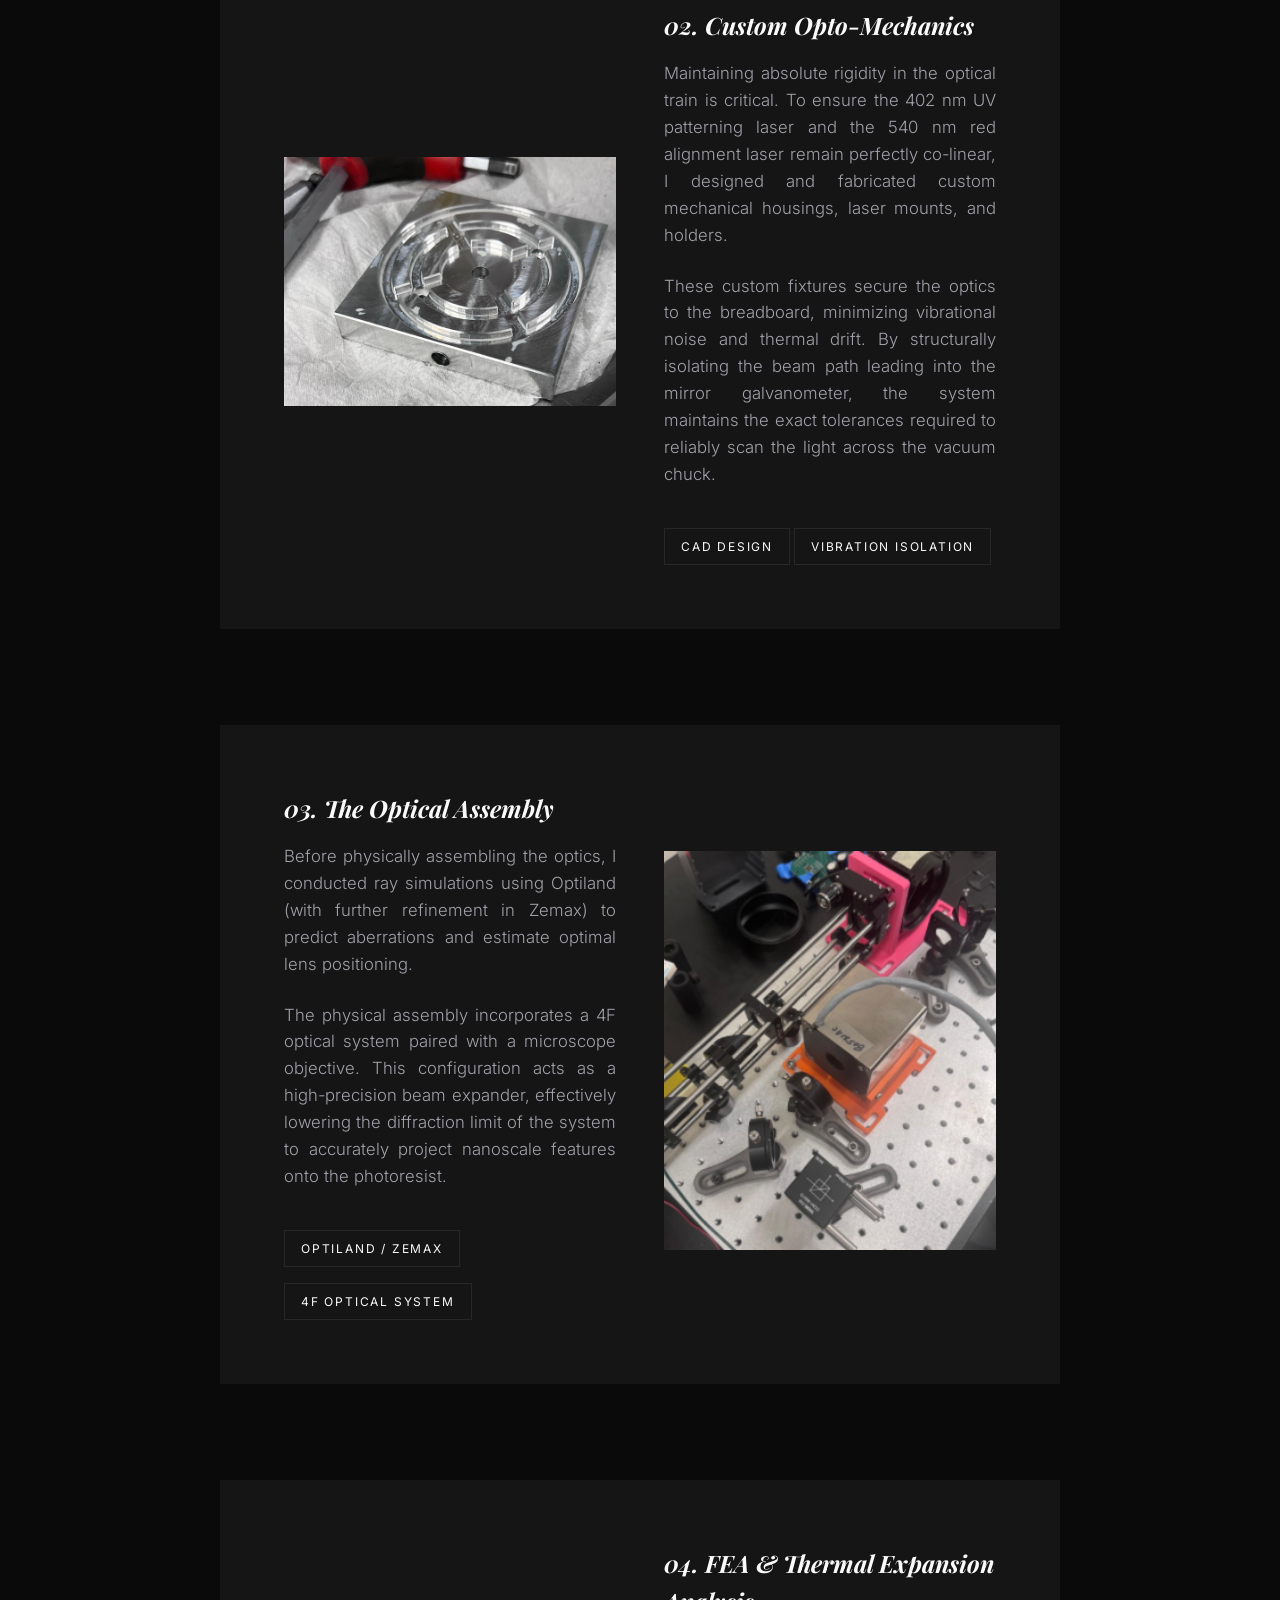
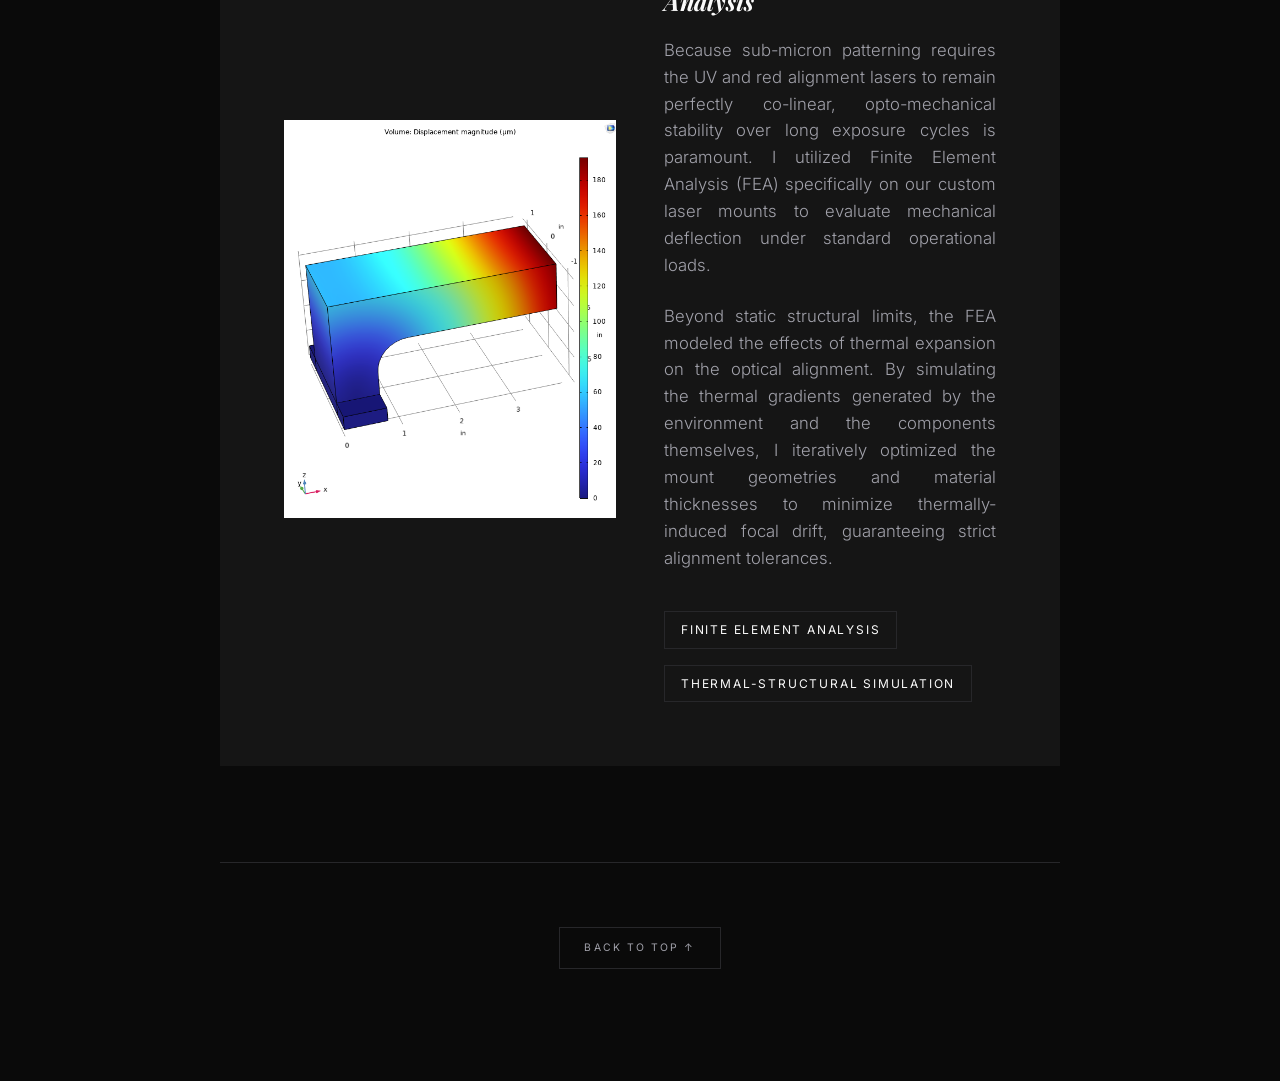
==== commit 742854c9: "Fix image filename case in lithography.html" ====
--- a/projects/lithography.html
+++ b/projects/lithography.html
@@ -78,7 +78,7 @@
 
         <div class="hardware-box" style="margin-top: 4rem;">
             <div>
-                <img src="../media/litho_fea.png" alt="Finite Element Analysis of Laser Mounts" class="contain-img" style="width: 100%; height: 100%; object-fit: cover; aspect-ratio: 2.5/3;">
+                <img src="../media/litho_FEA.png" alt="Finite Element Analysis of Laser Mounts" class="contain-img" style="width: 100%; height: 100%; object-fit: cover; aspect-ratio: 2.5/3;">
             </div>
             <div>
                 <h3 class="section-title" style="font-size: 1.5rem; margin-bottom: 1rem;">04. FEA & Thermal Expansion Analysis</h3>
@@ -101,4 +101,4 @@
 
     </div>
 </body>
-</html>+</html>
